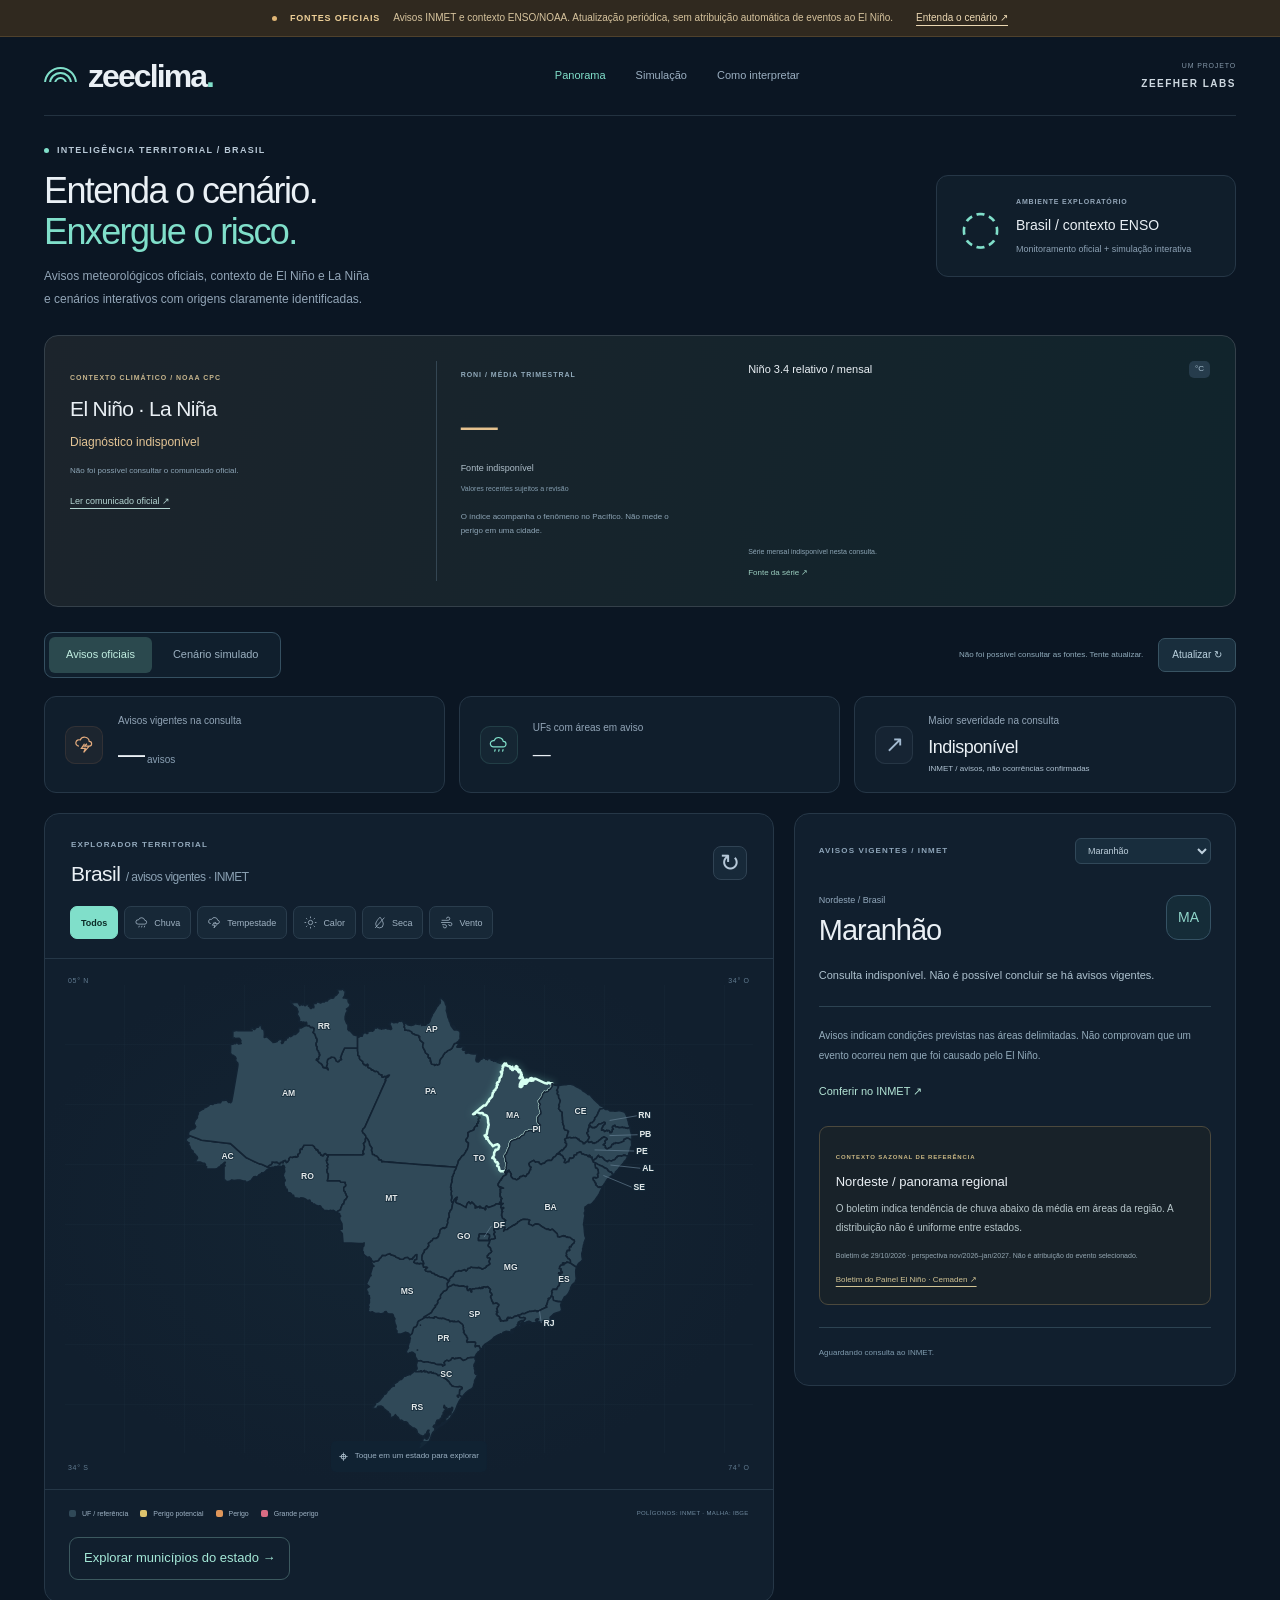
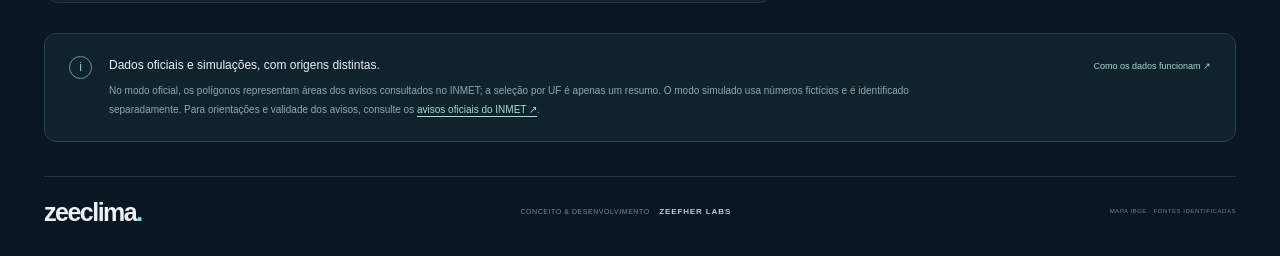
==== zeeclima/index.html @ 3cceb696 "Adiciona Zeeclima ao portfólio com mapas municipais e previsão INMET Inclui frontend responsivo, API" ====
<!doctype html>
<html lang="pt-BR">
<head><base href="/zeeclima/"><meta charset="utf-8"><meta name="viewport" content="width=device-width,initial-scale=1"><meta name="theme-color" content="#0B1623"><meta name="description" content="Zeeclima, demonstração interativa da Zeefher Labs: mapa do Brasil e cenários meteorológicos fictícios. Consulta avisos oficiais e acompanha o contexto ENSO; simulações identificadas separadamente."><title>Zeeclima — Panorama climático demonstrativo</title><link rel="icon" href="favicon.svg" type="image/svg+xml"><link rel="stylesheet" href="style.css"><link rel="stylesheet" href="official.css"><script src="mapa.js" defer></script><script src="app.js" defer></script><script src="official.js" defer></script><script src="municipios.js" defer></script><link rel="stylesheet" href="municipios.css"></head>
<body data-mode="official">
<a class="skip" href="#painel">Pular para a análise</a>
<svg class="sprite" aria-hidden="true"><symbol id="arrow" viewBox="0 0 24 24"><path d="m8 5 7 7-7 7"/></symbol><symbol id="rain" viewBox="0 0 24 24"><path d="M6 15a4 4 0 1 1 .5-7.9A6 6 0 0 1 18 8a3.5 3.5 0 0 1 0 7H6Zm2 3-1 3m6-3-1 3m6-3-1 3"/></symbol><symbol id="storm" viewBox="0 0 24 24"><path d="M5 14a4 4 0 1 1 1.6-7.7A6 6 0 0 1 18 8a3 3 0 0 1 0 6m-6-3-4 6h5l-2 5 7-8h-6l3-3"/></symbol><symbol id="sun" viewBox="0 0 24 24"><circle cx="12" cy="12" r="4"/><path d="M12 1v3m0 16v3M1 12h3m16 0h3M4 4l2 2m12 12 2 2M4 20l2-2M18 6l2-2"/></symbol><symbol id="dry" viewBox="0 0 24 24"><path d="M13 2S5 10 5 15a7 7 0 0 0 14 0c0-5-6-13-6-13ZM4 22 21 3"/></symbol><symbol id="wind" viewBox="0 0 24 24"><path d="M3 8h12a3 3 0 1 0-3-3M2 12h17a3 3 0 1 1-3 3M4 16h5a3 3 0 1 1-3 3"/></symbol></svg>
<div class="simulation-bar"><span class="sim-dot"></span><strong id="mode-label">FONTES OFICIAIS</strong><span id="mode-description">Consulta periódica ao INMET e à NOAA. Eventos locais não são automaticamente atribuídos ao El Niño.</span><button id="about-top" type="button">Entenda o cenário <span aria-hidden="true">↗</span></button></div>
<header class="header wrap"><a class="brand" href="#inicio" aria-label="Zeeclima, início"><span class="brand-symbol" aria-hidden="true"><i></i><i></i><i></i></span><span>zeeclima<span class="brand-dot">.</span></span></a><nav aria-label="Principal"><a class="nav-active" href="#painel">Panorama</a><a href="#eventos">Simulação</a><button id="about-nav" type="button">Como interpretar</button></nav><span class="project-credit">UM PROJETO <strong>ZEEFHER LABS</strong></span></header>
<main class="wrap" id="inicio">
  <section class="intro"><div><p class="eyebrow"><span></span> INTELIGÊNCIA TERRITORIAL / BRASIL</p><h1>Entenda o cenário.<br><span>Enxergue o risco.</span></h1><p class="intro-copy">Avisos meteorológicos oficiais, contexto de El Niño e La Niña<br class="desktop-br"> e cenários interativos com origens claramente identificadas.</p></div><div class="scenario-card"><span class="scenario-symbol" aria-hidden="true">◌</span><div><span class="eyebrow">AMBIENTE EXPLORATÓRIO</span><strong>Brasil / contexto ENSO</strong><p>Monitoramento oficial + simulação interativa</p></div></div></section>
  <section class="enso-panel" aria-labelledby="enso-title"><div class="enso-overview"><p class="eyebrow">CONTEXTO CLIMÁTICO / NOAA CPC</p><h2 id="enso-title">El Niño · La Niña</h2><strong id="enso-status">Consultando fonte oficial…</strong><p id="enso-advisory-date">Diagnóstico oceano-atmosfera</p><a href="https://www.cpc.ncep.noaa.gov/products/analysis_monitoring/enso_advisory/ensodisc.shtml" target="_blank" rel="noopener noreferrer">Ler comunicado oficial ↗</a></div><div class="enso-index"><span class="eyebrow">RONI / MÉDIA TRIMESTRAL</span><strong id="roni-value">—</strong><p id="roni-period">Consultando NOAA</p><span>Valores recentes sujeitos a revisão</span><p class="enso-attribution">O índice acompanha o fenômeno no Pacífico. Não mede o perigo em uma cidade.</p></div><div class="enso-trend"><div class="list-heading"><h3>Niño 3.4 relativo / mensal</h3><span>°C</span></div><svg id="enso-chart" viewBox="0 0 420 145" role="img" aria-label="Série mensal oficial aguardando dados"></svg><p id="enso-series-period">Aguardando série oficial</p><a href="https://www.cpc.ncep.noaa.gov/data/indices/rel_mthsst9120.txt" target="_blank" rel="noopener noreferrer">Fonte da série ↗</a></div></section>
  <div class="monitor-toolbar"><div class="mode-switch" role="group" aria-label="Origem dos dados do mapa"><button id="mode-official" aria-pressed="true">Avisos oficiais</button><button id="mode-simulation" aria-pressed="false">Cenário simulado</button></div><div class="refresh-block"><span id="source-status" role="status">Consultando fontes…</span><button id="refresh-sources" type="button">Atualizar ↻</button></div></div>
    <section class="summary" aria-label="Resumo do cenário filtrado"><article><span class="metric-icon"><svg aria-hidden="true"><use href="#storm"/></svg></span><div><p>UFs em intensidade elevada</p><strong id="stat-high">—</strong><span class="metric-suffix"> de 27</span></div><span class="stat-tag">NO CENÁRIO</span></article><article><span class="metric-icon teal"><svg aria-hidden="true"><use href="#rain"/></svg></span><div><p>Tipo de evento em destaque</p><strong class="text-metric" id="stat-event">—</strong></div></article><article><span class="metric-icon muted">↗</span><div><p>Maior intensidade ilustrativa</p><strong id="stat-peak">—</strong><span class="metric-suffix"> / 100</span><span class="peak-location" id="stat-location"></span></div></article></section>
  <section class="workspace" id="painel" aria-label="Explorador de cenários meteorológicos">
    <div class="map-card"><div class="panel-heading"><div><p class="eyebrow">EXPLORADOR TERRITORIAL</p><h2>Brasil <span>/ intensidade por UF</span></h2></div><button class="icon-button" id="reset" type="button" aria-label="Restaurar filtros e selecionar Maranhão" title="Restaurar cenário">↻</button></div>
      <div class="event-filters" role="group" aria-label="Filtrar por evento"><button data-event="all" aria-pressed="true">Todos</button><button data-event="rain" aria-pressed="false"><svg aria-hidden="true"><use href="#rain"/></svg>Chuva</button><button data-event="storm" aria-pressed="false"><svg aria-hidden="true"><use href="#storm"/></svg>Tempestade</button><button data-event="heat" aria-pressed="false"><svg aria-hidden="true"><use href="#sun"/></svg>Calor</button><button data-event="dry" aria-pressed="false"><svg aria-hidden="true"><use href="#dry"/></svg>Seca</button><button data-event="wind" aria-pressed="false"><svg aria-hidden="true"><use href="#wind"/></svg>Vento</button></div>
      <div class="map-stage"><div class="map-coordinate coord-top">05° N <span>34° O</span></div><div class="map-grid" aria-hidden="true"></div><svg id="brazil-map" viewBox="0 0 600 600" aria-labelledby="map-title map-desc"><title id="map-title">Mapa interativo de intensidade simulada por estado</title><desc id="map-desc">Selecione um estado ou use o seletor de estados. As cores e os índices são fictícios e não representam avisos oficiais.</desc><g id="states"></g><g id="official-polygons" pointer-events="none"></g><g id="state-labels" aria-hidden="true"></g></svg><div class="map-coordinate coord-bottom">34° S <span>74° O</span></div><div class="map-hint"><span aria-hidden="true">⌖</span> Toque em um estado para explorar</div><div id="map-tooltip" class="map-tooltip" hidden></div></div>
      <div class="map-bottom"><div class="legend" id="map-legend" aria-label="Legenda de intensidade ilustrativa"><span><i class="low"></i>Baixa</span><span><i class="moderate"></i>Moderada</span><span><i class="high"></i>Alta</span><span><i class="extreme"></i>Muito alta</span></div><span class="map-source">MALHA: IBGE · DADOS: SIMULADOS</span></div>
    </div>
    <aside class="official-detail detail-card" id="official-detail" aria-labelledby="official-state-name"><div class="detail-top"><span class="eyebrow">AVISOS VIGENTES / INMET</span><label class="sr-only" for="official-state-select">Estado nos avisos oficiais</label><select id="official-state-select" aria-label="Estado nos avisos oficiais"></select></div><div class="state-heading"><div><span id="official-region"></span><h2 id="official-state-name">Maranhão</h2></div><span class="uf-badge" id="official-uf">MA</span></div><p class="official-state-summary" id="official-state-summary">Consultando fonte…</p><div id="official-alert-list"></div><p class="official-attribution">Avisos indicam condições previstas nas áreas delimitadas. Não comprovam que um evento ocorreu nem que foi causado pelo El Niño.</p><a class="official-link" href="https://avisos.inmet.gov.br/" target="_blank" rel="noopener noreferrer">Conferir no INMET ↗</a><div class="regional-context"><span class="eyebrow">CONTEXTO SAZONAL DE REFERÊNCIA</span><h3 id="regional-title"></h3><p id="regional-text"></p><span id="regional-period"></span><a href="https://www.gov.br/cemaden/pt-br/assuntos/monitoramento/el-nino/boletim-do-painel-el-nino-ndeg-05-outubro-de-2026-potenciais-impactos-e-orientacoes" target="_blank" rel="noopener noreferrer">Boletim do Painel El Niño · Cemaden ↗</a></div><div class="source-footer" id="inmet-source-footer"></div></aside>
    <aside class="detail-card simulation-detail" aria-labelledby="state-name"><div class="detail-top"><p class="eyebrow">ANÁLISE DO ESTADO</p><label class="sr-only" for="state-select">Explorar estado</label><select id="state-select" aria-label="Explorar estado"></select></div><div class="state-heading"><div><span id="state-region">—</span><h2 id="state-name">Maranhão</h2></div><span class="uf-badge" id="state-uf">MA</span></div><div class="state-level"><span id="level-name">—</span><span id="state-score">—</span></div><div class="risk-scale" aria-hidden="true"><span id="risk-fill"></span></div><p class="risk-caption">Índice ilustrativo de intensidade · escala de 0 a 100</p>
      <div class="chart-heading"><div><p class="eyebrow">PROBABILIDADE DE OCORRÊNCIA</p><h3 id="chart-event">Chuva intensa</h3></div><div class="probability"><strong id="probability">—</strong><span>PICO ILUSTRATIVO</span></div></div>
      <div class="horizon-control" role="group" aria-label="Janela do cenário"><button data-horizon="24" aria-pressed="true">24 horas</button><button data-horizon="48" aria-pressed="false">48 horas</button><button data-horizon="72" aria-pressed="false">72 horas</button></div>
      <div class="chart-wrap"><svg id="probability-chart" viewBox="0 0 400 190" role="img" aria-label="Gráfico de probabilidades fictícias"></svg></div><p class="chart-note">Percentuais fictícios de ocorrência do evento.<br>Não representam probabilidade de danos.</p><details class="chart-values"><summary>Ver valores do gráfico <span aria-hidden="true">+</span></summary><ol id="chart-values"></ol></details>
      <div class="state-events"><div class="list-heading"><h3>Eventos neste cenário</h3><span id="event-count">—</span></div><div id="state-event-list"></div></div>
    </aside>
  </section>
  <section class="events-section simulation-events" id="eventos"><div class="section-heading"><div><p class="eyebrow">LEITURA DO CENÁRIO</p><h2>Onde a intensidade se destaca.</h2></div><p>Selecione uma ocorrência para explorar o estado no mapa.</p></div><div class="event-cards" id="event-cards"></div><p class="empty-message" id="empty-events" hidden>Nenhuma UF na faixa alta com os filtros selecionados.</p></section>
  <section class="explanation"><div class="explanation-icon" aria-hidden="true">i</div><div><h2>Dados oficiais e simulações, com origens distintas.</h2><p>No modo oficial, os polígonos representam áreas dos avisos consultados no INMET; a seleção por UF é apenas um resumo. O modo simulado usa números fictícios e é identificado separadamente. Para orientações e validade dos avisos, consulte os <a href="https://avisos.inmet.gov.br/" target="_blank" rel="noopener noreferrer">avisos oficiais do INMET ↗</a>.</p></div><button id="about-bottom" type="button">Como os dados funcionam <span aria-hidden="true">↗</span></button></section>
</main>
<footer class="footer wrap"><a class="brand footer-brand" href="#inicio" aria-label="Zeeclima, voltar ao início"><span>zeeclima<span class="brand-dot">.</span></span></a><p>CONCEITO & DESENVOLVIMENTO <strong>ZEEFHER LABS</strong></p><span>MAPA IBGE · FONTES IDENTIFICADAS</span></footer>
<p id="status" class="sr-only" role="status" aria-live="polite"></p>
<dialog id="about-dialog" aria-labelledby="about-title"><div class="dialog-heading"><p class="eyebrow">SOBRE A DEMONSTRAÇÃO</p><button type="button" id="close-about" aria-label="Fechar explicação">×</button></div><h2 id="about-title">Como ler o Zeeclima.</h2><p>Este projeto da Zeefher Labs reúne um modo de consulta a fontes oficiais e um modo de simulação. A fonte e a data de consulta são exibidas; indisponibilidade não significa ausência de avisos.</p><h3>Modo oficial e contexto ENSO</h3><p>Os avisos do INMET são consultados com cache de 10 minutos e filtrados pela validade informada. Os polígonos indicam a área do aviso; o resumo por UF não significa que todo o estado está afetado. A classificação de severidade é a publicada na fonte, sem conversão para porcentagem. O diagnóstico ENSO e os índices oceânicos são consultados na NOAA com cache de 6 horas, respeitando sua frequência de publicação semanal/mensal. Não há atribuição automática de eventos ao El Niño.</p><h3>Mapa e cores no modo simulado</h3><p>A malha simplificada dos 27 estados vem do IBGE. Cada UF recebe uma intensidade fictícia: baixa (0–34), moderada (35–54), alta (55–74) ou muito alta (75–100). A cor não significa que toda a área esteja sob um evento real.</p><h3>Intensidade e probabilidade</h3><p>O índice de intensidade e a probabilidade de ocorrência são medidas distintas, ambas inventadas para a demonstração. O gráfico mostra percentuais ilustrativos do evento escolhido. Não há modelo meteorológico próprio nem cálculo de probabilidade de danos. No modo oficial, percentuais fictícios ficam ocultos.</p><h3>Filtros e períodos</h3><p>Os controles alternam cenários predefinidos de 24, 48 e 72 horas. Em “Todos”, o mapa considera o evento de maior intensidade por UF, e o painel detalha esse evento. A lista inferior mostra até cinco UFs nas faixas alta ou muito alta.</p><div class="source-links"><a href="https://servicodados.ibge.gov.br/api/docs/malhas?versao=3" target="_blank" rel="noopener noreferrer">Malha geográfica · IBGE ↗</a><a href="https://avisos.inmet.gov.br/" target="_blank" rel="noopener noreferrer">Avisos oficiais · INMET ↗</a></div></dialog>
</body></html>
---- zeeclima/style.css ----
:root{--bg:#0b1623;--panel:#111f2e;--panel-soft:#152535;--border:#263747;--text:#eaf0f5;--muted:#92a5b7;--teal:#80dfca;--low:#477c78;--moderate:#bfa567;--high:#d18a60;--extreme:#ce647d;--sans:'Segoe UI',Arial,sans-serif}*{box-sizing:border-box}html{scroll-behavior:smooth;scroll-padding-top:30px}body{margin:0;background:var(--bg);color:var(--text);font:14px/1.6 var(--sans);-webkit-font-smoothing:antialiased}a{color:inherit;text-decoration:none}button,input,select{font:inherit}button{cursor:pointer;color:inherit}a,button{touch-action:manipulation}h1,h2,h3,p{margin:0}h1,h2,h3{line-height:1.2}svg{height:22px;width:22px;stroke:currentColor;fill:none;stroke-width:1.5;flex-shrink:0}button{border:0}::selection{background:#80dfca;color:var(--bg)}[hidden]{display:none!important}:focus-visible{outline:3px solid #80dfca;outline-offset:5px}.wrap{width:min(1390px,calc(100% - 88px));margin-inline:auto}.sr-only{position:absolute;width:1px;height:1px;overflow:hidden;clip-path:inset(50%);white-space:nowrap}.sprite{position:absolute;width:0;height:0;overflow:hidden}.skip{position:fixed;left:12px;top:12px;background:var(--teal);color:var(--bg);padding:12px 20px;z-index:100;transform:translateY(-200%)}.skip:focus{transform:none}.eyebrow{font-size:9px;letter-spacing:.14em;font-weight:650;line-height:1.6}
.simulation-bar{padding:10px 30px;display:flex;justify-content:center;align-items:center;gap:13px;flex-wrap:wrap;background:#30291f;border-bottom:1px solid #4f412c;font-size:10px;color:#d7c49e;line-height:1.6}.simulation-bar strong{font-size:9px;letter-spacing:.09em;color:#edcf98}.sim-dot{height:5px;width:5px;border-radius:50%;background:#dfb575}.simulation-bar button{background:none;padding:0;font-size:10px;color:#ecd8b3;margin-left:10px;text-decoration:underline;text-underline-offset:4px}.header{display:flex;justify-content:space-between;align-items:center;height:97px;border-bottom:1px solid #233240}.brand{display:flex;align-items:center;gap:10px;font-size:32px;font-weight:600;letter-spacing:-.06em;line-height:1}.brand-dot{color:var(--teal)}.brand-symbol{position:relative;display:block;width:34px;height:29px;overflow:hidden}.brand-symbol i{position:absolute;width:33px;height:33px;border:2px solid var(--teal);border-radius:50%;top:5px;left:0}.brand-symbol i:nth-child(2){width:23px;height:23px;left:5px;top:10px}.brand-symbol i:nth-child(3){width:13px;height:13px;left:10px;top:15px}.brand-symbol:after{content:'';position:absolute;bottom:0;left:0;right:0;height:9px;background:var(--bg)}.header nav{display:flex;gap:30px;align-items:center;font-size:11px;color:#9bafc1}.header nav a,.header nav button{padding:9px 0}.header nav button{background:none;font-size:11px;color:#9bafc1}.header nav a:hover,.header nav button:hover{color:var(--teal)}.header nav .nav-active{color:var(--teal)}.project-credit{font-size:7px;letter-spacing:.12em;color:#8497a8;display:flex;flex-direction:column;text-align:right;gap:4px}.project-credit strong{font-size:10px;color:#ced8e0;letter-spacing:.15em}
.intro{display:flex;align-items:center;justify-content:space-between;padding:43px 0 33px;gap:30px}.intro .eyebrow{color:#b8c8d6;display:flex;align-items:center;gap:8px}.intro .eyebrow>span{width:5px;height:5px;border-radius:50%;background:var(--teal)}h1{font-size:42px;font-weight:450;letter-spacing:-.045em;line-height:1.14;margin:17px 0}.intro h1>span{color:var(--teal)}.intro-copy{font-size:12px;color:var(--muted);line-height:1.85}.scenario-card{display:flex;align-items:center;gap:15px;border:1px solid var(--border);padding:20px 23px;border-radius:12px;background:#101e2b;min-width:300px}.scenario-symbol{font-size:47px;line-height:1;color:var(--teal);font-weight:300}.scenario-card .eyebrow{font-size:7px;letter-spacing:.12em;color:#93a6b8}.scenario-card strong{font-size:14px;font-weight:500;display:block;margin:6px 0}.scenario-card p{font-size:9px;color:#8da2b5}
.summary{display:grid;grid-template-columns:1.05fr 1fr 1fr;gap:14px;margin-bottom:25px}.summary article{display:flex;align-items:center;gap:15px;min-height:104px;border:1px solid var(--border);border-radius:12px;padding:20px;position:relative;background:#101e2c}.metric-icon{width:38px;height:38px;background:#d18a6010;border:1px solid #d18a6020;border-radius:10px;display:flex;align-items:center;justify-content:center;color:#e5ac7e;font-size:23px}.metric-icon svg{width:19px;height:19px}.metric-icon.teal{background:#80dfca0b;border-color:#80dfca20;color:var(--teal)}.metric-icon.muted{color:#a3bad0;background:#97afc20b;border-color:#97afc220}.summary article p{font-size:10px;color:var(--muted);margin-bottom:4px}.summary article strong{font-size:27px;font-weight:500;letter-spacing:-.03em}.summary article strong.text-metric{font-size:20px}.metric-suffix{font-size:10px;color:#8aa0b4}.stat-tag{position:absolute;top:16px;right:16px;font-size:6px;color:#728ca2;letter-spacing:.08em}.peak-location{display:block;font-size:8px;color:#b0c3d3;margin-top:1px}
.workspace{display:grid;grid-template-columns:minmax(0,1.65fr) minmax(330px,1fr);gap:20px;align-items:start;scroll-margin-top:24px}.map-card,.detail-card{background:var(--panel);border:1px solid var(--border);border-radius:15px;min-width:0}.panel-heading{padding:25px 26px 20px;display:flex;align-items:center;justify-content:space-between;gap:20px}.panel-heading .eyebrow{color:#94aabd;font-size:8px;margin-bottom:9px}.panel-heading h2{font-size:21px;font-weight:500;letter-spacing:-.025em}.panel-heading h2 span{font-size:12px;color:#8ba1b3;font-weight:400}.icon-button{height:34px;width:34px;border:1px solid #304354;background:#172939;border-radius:8px;font-size:24px;color:#b6c8d8;line-height:1}.icon-button:hover{background:#223a4e}.event-filters{display:flex;align-items:center;gap:6px;padding:0 25px 19px;flex-wrap:wrap;border-bottom:1px solid #253747}.event-filters button{display:flex;align-items:center;gap:6px;background:#172837;border:1px solid #2a3d4d;border-radius:7px;color:#9fb2c2;font-size:9px;padding:8px 10px;min-height:33px}.event-filters svg{height:13px;width:13px}.event-filters button:hover{border-color:#81cbbc;color:#dbf4ed}.event-filters button[aria-pressed=true]{color:#0b2c28;background:var(--teal);border-color:var(--teal);font-weight:650}
.map-stage{height:530px;position:relative;overflow:hidden;background:radial-gradient(ellipse at 48% 48%,#1b344147,transparent 70%)}.map-grid{position:absolute;inset:26px 20px 36px;background:linear-gradient(90deg,transparent calc(100% - 1px),#52718a0b 1px),linear-gradient(transparent calc(100% - 1px),#52718a0b 1px);background-size:60px 60px;pointer-events:none}.map-coordinate{position:absolute;font-size:7px;letter-spacing:.1em;color:#617b90;left:23px;right:23px;display:flex;justify-content:space-between;pointer-events:none}.coord-top{top:16px}.coord-bottom{bottom:16px}.map-stage>svg{display:block;width:100%;height:100%;stroke:none;position:relative;z-index:1;padding:2px 13px 12px}.map-state{stroke:#132333;stroke-width:1.6;stroke-linejoin:round;cursor:pointer;transition:fill .22s,filter .15s;vector-effect:non-scaling-stroke}.map-state:hover{stroke:#b7e5df;stroke-width:2;filter:brightness(1.12)}.map-state[aria-pressed=true]{stroke:#eafdf9;stroke-width:2.5;filter:drop-shadow(0 0 5px #84e2ce55)}.map-state:focus-visible{stroke:#fff;stroke-width:3;outline:none;stroke-dasharray:4 2}.state-label{font-size:10px;fill:#e2e8e9;stroke:#152b3a;stroke-width:1.7;paint-order:stroke;pointer-events:none;text-anchor:middle;font-weight:600}.label-connector{stroke:#6d889c;stroke-width:.7;fill:none;pointer-events:none}.map-hint{position:absolute;bottom:17px;left:50%;transform:translateX(-50%);z-index:2;font-size:8px;white-space:nowrap;color:#9ab0c2;display:flex;gap:7px;align-items:center}.map-hint span{font-size:16px;color:#c0d3e0}.map-bottom{border-top:1px solid #253747;padding:18px 24px;display:flex;align-items:center;justify-content:space-between;gap:15px;flex-wrap:wrap}.legend{display:flex;flex-wrap:wrap;gap:15px}.legend span{display:flex;align-items:center;gap:6px;font-size:8px;color:#9fb3c5}.legend i{height:7px;width:7px;border-radius:2px;display:block}.low{background:var(--low)}.moderate{background:var(--moderate)}.high{background:var(--high)}.extreme{background:var(--extreme)}.map-source{font-size:6px;letter-spacing:.06em;color:#718ba0}.map-tooltip{position:absolute;top:17px;left:50%;transform:translateX(-50%);z-index:3;font-size:10px;color:#d8e8ee;border:1px solid #456174;border-radius:7px;padding:7px 12px;background:#0b1a29ee;pointer-events:none;white-space:nowrap}
.detail-card{padding:24px}.detail-top{display:flex;align-items:center;justify-content:space-between;gap:12px}.detail-top .eyebrow{font-size:8px;color:#8ea5b9}.detail-top select{max-width:150px;font-size:9px;border:1px solid #314859;background:#182d3d;color:#bed0dd;border-radius:6px;padding:6px 22px 6px 8px;min-width:0}.detail-top option{background:#152635;color:#eaf0f5}.state-heading{display:flex;align-items:center;justify-content:space-between;margin:22px 0 18px;gap:15px}.state-heading span:not(.uf-badge){font-size:9px;color:#93a9bd}.state-heading h2{font-size:29px;font-weight:500;letter-spacing:-.035em;margin-top:3px;overflow-wrap:anywhere}.uf-badge{height:45px;width:45px;border:1px solid #355264;border-radius:12px;display:flex;justify-content:center;align-items:center;font-size:14px;color:#91d7cb;background:#152c38;flex-shrink:0}.state-level{display:flex;align-items:center;justify-content:space-between;font-size:11px;color:#e69a79;font-weight:500}.state-level>span:last-child{font-size:12px}.risk-scale{background:linear-gradient(90deg,var(--low) 0 34%,var(--moderate) 34% 54%,var(--high) 54% 74%,var(--extreme) 74% 100%);height:5px;border-radius:4px;margin-top:11px;position:relative;opacity:.9}.risk-scale>span{position:absolute;width:3px;height:13px;border:1px solid #fff;background:#fff;top:-4px;border-radius:2px;left:50%;box-shadow:0 0 0 2px #142536}.risk-caption{font-size:8px;color:#7c97ad;margin-top:10px}.chart-heading{display:flex;justify-content:space-between;gap:20px;align-items:center;padding-top:24px;margin-top:22px;border-top:1px solid var(--border)}.chart-heading .eyebrow{font-size:7px;color:#8ca5b9;letter-spacing:.09em}.chart-heading h3{font-size:17px;font-weight:500;letter-spacing:-.02em;margin-top:7px}.probability{display:flex;flex-direction:column;align-items:end;gap:4px}.probability strong{font-size:30px;line-height:1;font-weight:450;color:var(--teal);letter-spacing:-.04em}.probability span{font-size:6px;color:#7d9baf;letter-spacing:.06em;white-space:nowrap}.horizon-control{display:flex;gap:5px;background:#0d1b29;border:1px solid #243a4b;padding:4px;border-radius:8px;margin-top:19px}.horizon-control button{flex:1;background:none;color:#8ea8bc;border-radius:5px;font-size:9px;padding:6px 3px;min-height:29px}.horizon-control button[aria-pressed=true]{background:#263f50;color:#d6ede8}.chart-wrap{margin-top:17px}.chart-wrap svg{width:100%;height:auto;stroke:none;overflow:visible;display:block}.chart-grid{stroke:#2c4152;stroke-width:.8;stroke-dasharray:3 4}.chart-axis{font-family:var(--sans);font-size:9px;fill:#7c9aaf}.chart-line{fill:none;stroke:var(--teal);stroke-width:2.5;stroke-linecap:round;stroke-linejoin:round}.chart-point{fill:#d4f6eb;stroke:#133c3c;stroke-width:2}.chart-note{font-size:8px;color:#869fb2;line-height:1.7;margin-top:2px}.chart-values{margin-top:9px}.chart-values summary{cursor:pointer;list-style:none;font-size:8px;color:#afc7d7;display:flex;justify-content:space-between}.chart-values summary::-webkit-details-marker{display:none}.chart-values ol{padding:10px 0 0;margin:0;list-style:none;display:grid;grid-template-columns:1fr 1fr;gap:5px;font-size:9px;color:#a8c0d0}.state-events{border-top:1px solid var(--border);margin-top:22px;padding-top:17px}.list-heading{display:flex;align-items:center;justify-content:space-between;margin-bottom:12px}.list-heading h3{font-size:11px;font-weight:500}.list-heading>span{font-size:8px;background:#263c4c;color:#a8c1d1;border-radius:5px;padding:2px 6px}.state-event-row{display:flex;align-items:center;justify-content:space-between;gap:15px;padding:8px 0;border-top:1px solid #223746;font-size:10px}.state-event-row:first-child{border-top:0}.state-event-row>span:first-child{display:flex;align-items:center;gap:8px;color:#a9bfce}.state-event-row svg{height:15px;width:15px;color:#7ea899}.state-event-row>span:last-child{font-size:9px;display:flex;align-items:center;gap:6px}.severity-dot{width:5px;height:5px;border-radius:50%;display:inline-block}
.events-section{padding:36px 0 30px;scroll-margin-top:20px}.section-heading{display:flex;align-items:end;justify-content:space-between;gap:25px;margin-bottom:20px}.section-heading .eyebrow{font-size:8px;color:#829cb0;margin-bottom:8px}.section-heading h2{font-size:22px;font-weight:450;letter-spacing:-.025em}.section-heading>p{font-size:10px;max-width:250px;line-height:1.7;color:#829db1}.event-cards{display:grid;grid-template-columns:repeat(5,1fr);gap:12px}.event-card{display:block;text-align:left;padding:18px 16px;background:var(--panel);border:1px solid var(--border);border-radius:11px;transition:background .15s,border-color .15s;min-width:0}.event-card:hover{background:#172c3c;border-color:#6fa89d}.event-card[aria-pressed=true]{border-color:#76bdaf}.event-card-top{display:flex;align-items:center;justify-content:space-between;margin-bottom:20px}.event-card-top svg{height:20px;width:20px;color:#c9b997}.event-severity{font-size:6px;letter-spacing:.05em;padding:4px 6px;border-radius:4px;border:1px solid #be778c45;color:#e0a2b2;background:#ce647d0c}.event-card h3{font-size:13px;font-weight:500;letter-spacing:-.02em;margin-bottom:6px}.event-card .event-type{font-size:9px;color:#92aebf;display:block;min-height:15px}.event-card-bottom{display:flex;justify-content:space-between;align-items:center;margin-top:17px;color:#768ea2;font-size:7px}.event-card-bottom strong{font-size:12px;color:#b9d1de;font-weight:500}.event-card-bottom svg{height:13px;width:13px;color:#7cbbaa}.empty-message{padding:30px;border:1px solid var(--border);border-radius:10px;color:#9db5c6;font-size:12px}.explanation{display:flex;align-items:start;gap:17px;padding:22px 24px;background:#10232d;border:1px solid #29434c;border-radius:12px;margin:5px 0 34px}.explanation-icon{border:1px solid #639e98;width:23px;height:23px;display:flex;align-items:center;justify-content:center;border-radius:50%;font-size:12px;color:#8cd1c2;flex-shrink:0}.explanation h2{font-size:12px;font-weight:500;margin:2px 0 8px}.explanation p{font-size:10px;line-height:1.9;color:#8ca9b7;max-width:860px}.explanation a{color:#a4daca;text-decoration:underline;text-underline-offset:3px}.explanation>button{font-size:9px;white-space:nowrap;margin-left:auto;background:none;color:#a3d7cb;padding:3px 0}.footer{border-top:1px solid #263746;display:flex;justify-content:space-between;align-items:center;gap:25px;padding:23px 0 30px}.footer-brand{font-size:25px}.footer p{font-size:7px;letter-spacing:.08em;color:#728b9f}.footer p strong{font-size:8px;font-weight:550;letter-spacing:.11em;color:#b9c8d2;margin-left:7px}.footer>span{font-size:6px;color:#6b8296;letter-spacing:.09em}
dialog{width:min(640px,calc(100% - 30px));max-height:88dvh;overflow:auto;background:#132535;color:#d9e7ef;border:1px solid #3c596d;border-radius:15px;padding:30px;box-shadow:0 20px 100px #0008}dialog::backdrop{background:#030d18bd;backdrop-filter:blur(5px)}.dialog-heading{display:flex;align-items:center;justify-content:space-between;gap:15px;margin-bottom:15px}.dialog-heading .eyebrow{color:#9ab1c3;font-size:8px}.dialog-heading button{width:34px;height:34px;background:#213e50;color:#cedee7;border-radius:50%;font-size:22px;line-height:1}dialog h2{font-size:29px;font-weight:450;letter-spacing:-.04em;margin-bottom:20px}dialog h3{font-size:14px;font-weight:550;margin:22px 0 8px}dialog p{font-size:12px;color:#a3bacb;line-height:1.9}.source-links{display:flex;gap:20px;flex-wrap:wrap;margin-top:26px;border-top:1px solid #324a5b;padding-top:20px;font-size:10px;color:#94d7c7}.source-links a{text-decoration:underline;text-underline-offset:4px}
@media(min-width:1550px){.map-stage{height:580px}.detail-card{padding:28px}.chart-wrap{margin-top:22px}.state-event-row{padding:10px 0}.intro{padding-top:48px;padding-bottom:39px}.intro h1{font-size:47px}}
@media(max-width:1100px){.wrap{width:calc(100% - 48px)}.workspace{grid-template-columns:minmax(0,1.45fr) minmax(310px,1fr);gap:15px}.map-stage{height:500px}.event-filters{padding-inline:18px;gap:5px}.event-filters button{font-size:8px;padding:7px 8px}.panel-heading{padding-inline:20px}.detail-card{padding:20px}.detail-top select{max-width:127px;font-size:8px}.detail-top .eyebrow{font-size:7px}.state-heading h2{font-size:27px}.summary article{gap:12px;padding:17px}.summary article p{font-size:9px}.stat-tag{display:none}.event-cards{gap:9px}.event-card{padding:16px 12px}.event-card h3{font-size:12px}.explanation{flex-wrap:wrap}.explanation>div:not(.explanation-icon){flex:1}.explanation>button{margin-left:40px}.scenario-card{min-width:270px}.map-source{font-size:5px}.legend{gap:11px}.map-bottom{padding-inline:18px}.project-credit strong{font-size:9px}.header nav{gap:22px}}
@media(max-width:850px){.workspace{grid-template-columns:1fr 1fr}.map-card{grid-column:1/-1}.map-stage{height:540px}.detail-card{grid-column:1/-1;display:grid;grid-template-columns:1fr 1fr;column-gap:30px;align-items:start}.detail-top{grid-column:1/-1}.state-heading{grid-column:1;grid-row:2;margin-top:21px}.state-level{grid-column:1;grid-row:3}.risk-scale{grid-column:1;grid-row:4}.risk-caption{grid-column:1;grid-row:5}.chart-heading{grid-column:2;grid-row:2;padding:0;margin:22px 0 0;border:0}.horizon-control{grid-column:2;grid-row:3/5;margin-top:0}.chart-wrap{grid-column:2;grid-row:5/8;margin-top:15px}.chart-note{grid-column:2;grid-row:8}.chart-values{grid-column:2;grid-row:9}.state-events{grid-column:1;grid-row:6/10}.scenario-card{min-width:230px;padding:17px}.scenario-symbol{font-size:38px}.scenario-card strong{font-size:12px}.intro h1{font-size:37px}.intro-copy{font-size:11px}.header nav{font-size:10px;gap:18px}.header nav button{font-size:10px}.summary{gap:10px}.summary article{padding:15px;gap:10px}.metric-icon{width:31px;height:31px}.summary article strong.text-metric{font-size:17px}.summary article strong{font-size:24px}.event-cards{grid-template-columns:repeat(3,1fr)}.explanation h2{font-size:12px}.project-credit{display:none}}
@media(max-width:600px){.wrap{width:calc(100% - 32px)}.simulation-bar{padding:9px 16px;justify-content:start;gap:6px 9px;font-size:9px}.simulation-bar strong{font-size:8px}.simulation-bar>span:not(.sim-dot){flex-basis:100%;padding-left:14px;line-height:1.6}.simulation-bar>button{margin-left:14px;font-size:8px}.header{height:80px;gap:18px}.brand{font-size:29px}.brand-symbol{transform:scale(.85);transform-origin:left center;width:29px}.header nav{gap:14px;font-size:9px}.header nav a:nth-child(2){display:none}.header nav button{font-size:9px}.intro{display:block;padding:29px 0 24px}.intro h1{font-size:37px;line-height:1.13;margin:16px 0}.intro .eyebrow{font-size:8px;letter-spacing:.09em}.intro-copy{font-size:12px;line-height:1.9}.desktop-br{display:none}.scenario-card{margin-top:22px;padding:14px 16px;gap:13px;min-width:0}.scenario-card .eyebrow{font-size:6px}.scenario-card strong{font-size:12px;margin:4px 0}.scenario-card p{font-size:8px}.scenario-symbol{font-size:35px}.summary{grid-template-columns:1fr 1fr;gap:9px;margin-bottom:16px}.summary article{padding:14px 12px;gap:10px;min-height:97px}.summary article:nth-child(2){display:none}.metric-icon{width:30px;height:30px;border-radius:8px}.metric-icon svg{width:16px;height:16px}.summary article p{font-size:8px;line-height:1.5;max-width:115px}.summary article strong{font-size:24px}.metric-suffix{font-size:8px}.peak-location{font-size:7px}.workspace{display:block}.map-card{border-radius:12px}.panel-heading{padding:20px 18px 17px}.panel-heading .eyebrow{font-size:7px;letter-spacing:.1em}.panel-heading h2{font-size:20px}.panel-heading h2 span{font-size:10px}.icon-button{width:31px;height:31px;font-size:22px}.event-filters{padding:0 15px 15px;gap:6px;flex-wrap:nowrap;overflow:auto;scrollbar-width:thin;scrollbar-color:#3d5d6b transparent}.event-filters button{font-size:9px;padding:8px 10px;min-height:35px;flex-shrink:0}.event-filters svg{height:12px;width:12px}.map-stage{height:365px}.map-stage>svg{padding:4px 0 16px}.map-coordinate{font-size:6px;left:17px;right:17px}.coord-top{top:14px}.map-hint{font-size:7px;bottom:12px;gap:5px}.coord-bottom{bottom:12px}.map-hint span{font-size:14px}.map-tooltip{font-size:8px;padding:6px 8px;top:12px}.map-bottom{padding:15px 17px;gap:12px}.legend{gap:13px}.legend span{font-size:8px}.legend i{height:6px;width:6px}.map-source{font-size:6px;width:100%}.detail-card{display:block;margin-top:16px;padding:21px;border-radius:12px}.detail-top .eyebrow{font-size:8px}.detail-top select{font-size:12px;max-width:170px;min-height:37px}.state-heading{margin:20px 0 18px}.state-heading h2{font-size:30px}.state-heading span:not(.uf-badge){font-size:10px}.uf-badge{height:44px;width:44px}.state-level{font-size:12px}.risk-caption{font-size:9px}.chart-heading{border-top:1px solid var(--border);padding-top:23px;margin-top:23px}.chart-heading h3{font-size:19px}.chart-heading .eyebrow{font-size:7px}.probability strong{font-size:33px}.probability span{font-size:6px}.horizon-control{margin-top:19px;padding:5px}.horizon-control button{font-size:11px;min-height:33px}.chart-wrap{margin-top:20px}.chart-note{font-size:9px}.chart-values{margin-top:13px}.chart-values summary{font-size:10px}.chart-values ol{font-size:10px}.state-events{margin-top:23px}.list-heading h3{font-size:12px}.list-heading>span{font-size:9px}.state-event-row{font-size:12px;padding:11px 0}.state-event-row>span:last-child{font-size:10px}.state-event-row svg{height:16px;width:16px}.events-section{padding:30px 0 25px}.section-heading{display:block;margin-bottom:18px}.section-heading h2{font-size:24px;line-height:1.2;max-width:280px}.section-heading>p{font-size:11px;max-width:300px;margin-top:11px;line-height:1.8}.section-heading .eyebrow{font-size:7px}.event-cards{grid-template-columns:1fr 1fr;gap:10px}.event-card{padding:16px 13px}.event-card h3{font-size:13px}.event-card-top{margin-bottom:20px}.event-type{font-size:9px}.event-card-bottom strong{font-size:12px}.event-severity{font-size:6px;padding:3px 5px}.explanation{padding:20px 17px;gap:12px;margin-bottom:25px}.explanation-icon{height:20px;width:20px;font-size:10px}.explanation h2{font-size:12px;line-height:1.5}.explanation p{font-size:10px;line-height:1.95}.explanation>button{font-size:10px;white-space:normal;margin-left:32px}.footer{padding:23px 0;gap:18px;flex-wrap:wrap}.footer-brand{font-size:25px}.footer p{font-size:6px;letter-spacing:.02em;text-align:right}.footer p strong{display:block;margin-top:4px;margin-left:0;font-size:8px}.footer>span{width:100%;font-size:6px;text-align:center}.source-links{font-size:11px}dialog{padding:24px}dialog h2{font-size:28px}dialog p{font-size:12px}}
@media(max-width:360px){.intro h1{font-size:33px}.header nav{gap:11px}.brand{font-size:26px;gap:6px}.header nav button{font-size:8px}.header nav a{font-size:8px}.summary article{gap:8px;padding-inline:10px}.metric-icon{width:25px;height:25px}.summary article p{font-size:7px}.summary article strong{font-size:22px}.map-stage{height:320px}.legend{gap:10px}.legend span{font-size:7px}.panel-heading h2 span{font-size:9px}.detail-card{padding:18px}.detail-top select{font-size:11px;max-width:145px}.detail-top .eyebrow{font-size:7px}.event-cards{gap:8px}.event-card{padding:14px 11px}.event-card h3{font-size:12px}.event-severity{font-size:5px}.event-card-top{gap:7px}.chart-heading .eyebrow{font-size:6px}.probability strong{font-size:29px}}
@media(min-width:851px){.header{height:79px}.intro{padding:27px 0 25px}.intro h1{font-size:36px;margin:13px 0}.summary article{min-height:91px;padding-top:16px;padding-bottom:16px}.summary{margin-bottom:20px}}
@media(prefers-reduced-motion:reduce){html{scroll-behavior:auto}*,*:before,*:after{transition:none!important;animation:none!important}}
---- zeeclima/official.css ----
.enso-panel{display:grid;grid-template-columns:1fr .8fr 1.4fr;gap:25px;border:1px solid #34404a;background:linear-gradient(110deg,#1c242c,#10242c);border-radius:14px;padding:25px;margin-bottom:23px}.enso-overview .eyebrow{font-size:7px;color:#c5b48c}.enso-overview h2{font-size:21px;font-weight:450;letter-spacing:-.03em;margin:12px 0}.enso-overview>strong{display:block;font-size:12px;font-weight:500;color:#e3c495}.enso-overview p{font-size:8px;color:#8da5b6;line-height:1.9;margin:10px 0}.enso-overview>a{font-size:9px;color:#b4d5d2;text-decoration:underline;text-underline-offset:4px}.enso-index{border-left:1px solid #344653;padding-left:24px}.enso-index .eyebrow{font-size:7px;color:#91aabb}.enso-index>strong{display:block;font-size:37px;color:#e5c28f;letter-spacing:-.04em;font-weight:400;margin:13px 0 5px}.enso-index>p{font-size:9px;color:#afbfca;line-height:1.8}.enso-index>span:not(.eyebrow){font-size:7px;color:#849daf;display:block;margin-top:6px}.enso-index .enso-attribution{font-size:8px;margin-top:16px;color:#8da4b5;max-width:210px}.enso-trend{padding-left:15px;min-width:0}.enso-trend .list-heading{margin-bottom:0}.enso-trend h3{font-size:11px;font-weight:450}.enso-trend .list-heading>span{font-size:8px}.enso-trend svg{width:100%;height:auto;stroke:none;display:block;margin-top:9px}.enso-trend>p{font-size:7px;color:#8da5b5;line-height:1.8}.enso-trend>a{font-size:8px;color:#9bcebf;display:inline-block;margin-top:6px}.monitor-toolbar{display:flex;align-items:center;justify-content:space-between;gap:20px;margin:25px 0 18px}.mode-switch{display:flex;gap:4px;border:1px solid #355061;background:#101f2d;padding:4px;border-radius:9px}.mode-switch button{padding:9px 17px;background:none;color:#9bb0c0;border-radius:6px;font-size:11px;min-height:36px}.mode-switch button[aria-pressed=true]{background:#2b494e;color:#c1eee1}.refresh-block{display:flex;align-items:center;gap:15px}.refresh-block>span{font-size:8px;color:#91acbc;max-width:250px;text-align:right}.refresh-block button{background:#192e3d;color:#bbd2df;border:1px solid #385362;border-radius:7px;padding:8px 13px;font-size:10px}.refresh-block button:disabled{opacity:.5;cursor:wait}.official-detail{display:block}.official-detail .state-heading{margin-top:23px}.official-state-summary{font-size:11px;line-height:1.9;color:#aec2cf;margin-bottom:20px}.official-warning{border:1px solid #344a59;border-radius:9px;padding:16px;margin:13px 0;background:#142737}.warning-label{font-size:8px;letter-spacing:.06em}.official-warning h3{font-size:16px;font-weight:450;margin:9px 0 10px;letter-spacing:-.02em}.official-warning p{font-size:9px;color:#93adbf;line-height:1.9;margin-top:9px}.official-warning p.warning-risk{font-size:10px;color:#bed0dc}.official-warning a{display:inline-block;font-size:9px;color:#a9d6c8;margin-top:13px;text-decoration:underline;text-underline-offset:4px}.official-attribution{font-size:10px;line-height:1.95;color:#94acbc;padding-top:19px;border-top:1px solid #2d4352}.official-link{display:inline-block;font-size:11px;color:#b3e4d5;margin-top:18px}.source-footer{font-size:8px;color:#7f9aad;line-height:1.9;border-top:1px solid #2d4352;margin-top:22px;padding-top:17px}body[data-mode=official] .simulation-detail,body[data-mode=official] .simulation-events{display:none}body[data-mode=simulation] .official-detail{display:none}body[data-mode=official] .explanation{margin-top:30px}body[data-mode=official] .summary article .text-metric{font-size:18px}.official-detail .detail-top select{max-width:150px}.official-detail .state-heading h2{max-width:290px}.map-state[aria-pressed=true]{stroke:#d6fff1}.map-stage>svg #official-polygons{pointer-events:none}.map-hint{background:#102333d9;padding:3px 8px;border-radius:5px}.map-bottom .legend{gap:12px}.map-bottom .legend span{font-size:7px}
@media(max-width:1050px){.enso-panel{grid-template-columns:1fr 1fr;gap:23px}.enso-trend{grid-column:1/-1;border-top:1px solid #344653;padding-left:0;padding-top:18px;display:grid;grid-template-columns:1fr 1.4fr;gap:10px 25px}.enso-trend svg{grid-column:2;grid-row:1/4;max-height:130px}.enso-trend p{grid-column:1;grid-row:2;font-size:8px}.enso-trend>a{grid-column:1;grid-row:3;align-self:start}.enso-index .enso-attribution{max-width:none}.refresh-block>span{max-width:200px}.enso-trend h3{font-size:12px}.official-detail{display:block}}
@media(max-width:600px){.enso-panel{display:grid;grid-template-columns:1fr;gap:22px;padding:21px;border-radius:12px;margin-bottom:20px}.enso-overview h2{font-size:24px}.enso-overview>strong{font-size:14px}.enso-overview p{font-size:10px}.enso-overview>a{font-size:11px}.enso-index{border-left:0;border-top:1px solid #344653;padding:20px 0 0}.enso-index .eyebrow{font-size:8px}.enso-index>strong{font-size:39px}.enso-index>p{font-size:11px}.enso-index>span:not(.eyebrow){font-size:9px}.enso-index .enso-attribution{font-size:10px;max-width:300px;margin-top:13px}.enso-trend{display:block;grid-column:auto;padding-top:20px}.enso-trend svg{max-height:none;margin-top:13px}.enso-trend h3{font-size:12px}.enso-trend>p{font-size:9px}.enso-trend>a{font-size:10px}.monitor-toolbar{display:block;margin-top:23px}.mode-switch{display:flex;width:100%}.mode-switch button{flex:1;font-size:11px;padding:10px 9px;min-height:41px}.refresh-block{margin-top:13px;justify-content:space-between;gap:15px}.refresh-block>span{font-size:9px;text-align:left;max-width:220px;line-height:1.7}.refresh-block button{font-size:10px;padding:10px 12px;flex-shrink:0}.official-detail .detail-top select{max-width:160px}.official-state-summary{font-size:12px}.official-warning{padding:17px}.official-warning p{font-size:10px}.official-warning p.warning-risk{font-size:11px}.official-warning a{font-size:10px}.official-warning h3{font-size:18px}.official-attribution{font-size:11px}.source-footer{font-size:9px}.map-bottom .legend span{font-size:7px}.map-bottom .legend{gap:11px}.map-bottom .legend>span:first-child{width:100%}body[data-mode=official] .summary article .text-metric{font-size:13px}.official-detail .detail-top .eyebrow{font-size:7px}}
body[data-mode=official] .stat-tag{display:none}
.regional-context{border:1px solid #4c493d;background:#29281f55;border-radius:9px;padding:16px;margin-top:24px}.regional-context .eyebrow{font-size:6px;color:#c9b784}.regional-context h3{font-size:13px;font-weight:450;margin:9px 0}.regional-context p{font-size:10px;line-height:1.9;color:#b7c6ca}.regional-context>span:not(.eyebrow){font-size:7px;color:#94a7b2;display:block;margin-top:12px;line-height:1.9}.regional-context a{display:inline-block;font-size:8px;color:#d1c394;margin-top:12px;text-decoration:underline;text-underline-offset:4px}
@media(max-width:600px){.regional-context .eyebrow{font-size:7px}.regional-context h3{font-size:14px}.regional-context p{font-size:11px}.regional-context>span:not(.eyebrow){font-size:9px}.regional-context a{font-size:10px}}
@media(max-width:360px){.mode-switch button{font-size:10px}.enso-panel{padding:18px}.official-detail .detail-top select{max-width:138px}.refresh-block>span{font-size:8px}.official-detail .detail-top .eyebrow{font-size:6px}}
---- zeeclima/municipios.css ----
/* O foco acompanha os limites geográficos, sem caixa retangular do navegador. */
.map-state:focus,.map-state:focus-visible,.municipal-shape:focus,.municipal-shape:focus-visible{outline:none!important}
.map-state:focus-visible,.municipal-shape:focus-visible{stroke:#fff;stroke-width:3;stroke-dasharray:4 2}
[hidden]{display:none!important}
.municipal-controls{display:flex;align-items:center;gap:14px;padding:18px 24px;border-bottom:1px solid #28404d;flex-wrap:wrap}
.municipal-controls strong{color:#edf4f4;font-size:15px}
.municipal-controls select{min-width:0;flex:1;max-width:300px;background:#132633;color:#e1eeed;border:1px solid #3c595f;border-radius:9px;padding:11px;font:inherit;font-size:13px}
.municipal-back,.municipal-explore{background:transparent;color:#a4e8d7;border:1px solid #3c595f;border-radius:9px;padding:10px 14px;cursor:pointer;font:inherit;font-size:13px}
.municipal-explore{margin:0 24px 22px}
.municipal-back:hover,.municipal-explore:hover{background:#19383f}
.municipal-map{position:absolute;inset:0;width:100%;height:100%}
.municipal-shape{stroke:#142b38;stroke-width:.65;vector-effect:non-scaling-stroke;cursor:pointer;transition:fill .2s}
.municipal-shape:hover{filter:brightness(1.25);stroke:#d0e8e4;stroke-width:1.4}
.municipal-shape[aria-pressed=true]{stroke:#fff;stroke-width:2;filter:brightness(1.2)}
.municipal-detail{margin:0 24px 20px;border-top:1px solid #2d444f;padding-top:20px;color:#a8bbc4}
.municipal-eyebrow{color:#80dfca;font-size:10px;letter-spacing:1.6px}
.municipal-detail h3{font-size:23px;color:#f0f6f5;margin:8px 0 12px}
.municipal-detail p{font-size:13px;line-height:1.65}
.municipal-detail .municipal-code{font-size:11px;color:#819ba8}
.municipal-warning{padding:14px 0;border-top:1px solid #243e4b}
.municipal-warning span{font-size:11px}
.municipal-warning h4{margin:6px 0;color:#e7f2f0;font-size:16px}
.municipal-warning a{color:#a4e8d7;font-size:12px}
@media(max-width:600px){.municipal-controls{padding:14px;gap:10px}.municipal-controls select{flex-basis:100%;max-width:none;width:100%}.municipal-detail{margin:0 16px 18px}.municipal-explore{margin:0 16px 18px}.municipal-detail h3{font-size:21px}}

.municipal-active .map-coordinate{display:none}

body.city-selected .official-detail,body.city-selected .simulation-detail{display:none!important}
body.city-selected .workspace>.municipal-detail{display:block;margin:0;background:#10212d;border:1px solid #2d444f;border-radius:16px;padding:26px;align-self:start;min-width:0}
.municipal-caption{position:absolute;left:20px;bottom:18px;background:#0b1c28e8;border:1px solid #36525e;padding:9px 14px;border-radius:8px;color:#b5eadd;pointer-events:none;font-size:13px}
.municipal-weather{margin:18px 0 24px;padding-top:18px;border-top:1px solid #2d444f}
.municipal-weather .weather-summary{font-size:25px;line-height:1.2;color:#e6f4ef;margin:12px 0 18px}
.weather-metrics{display:grid;grid-template-columns:1fr 1fr;gap:10px}
.weather-metrics>div{border:1px solid #294651;background:#142d38;padding:14px 10px;border-radius:10px}
.weather-metrics span{display:block;font-size:10px;color:#9eb8c2;margin-bottom:9px}
.weather-metrics strong{font-size:19px;color:#c8eee4;font-weight:500}
.weather-period{border-top:1px solid #29404c;padding:13px 0}
.weather-period>strong{color:#d7ede7;font-size:13px}
.weather-period p{margin:6px 0}
.weather-period .weather-wind{font-size:11px;color:#99b5c1}
.weather-next{border:1px solid #294651;border-radius:9px;padding:12px;font-size:12px;margin:12px 0}
.weather-next summary{cursor:pointer;color:#b5eadd}
.municipal-weather>a{color:#a4e8d7;font-size:12px}
.municipal-alert-heading{color:#d7ede7;font-size:14px;border-top:1px solid #294651;padding-top:20px}
.weather-stale{color:#ddc26d}
@media(max-width:850px){body.city-selected .workspace>.municipal-detail{margin:0;padding:22px}}

.municipal-caption{z-index:3}.weather-explanation{color:#b8cfd4}
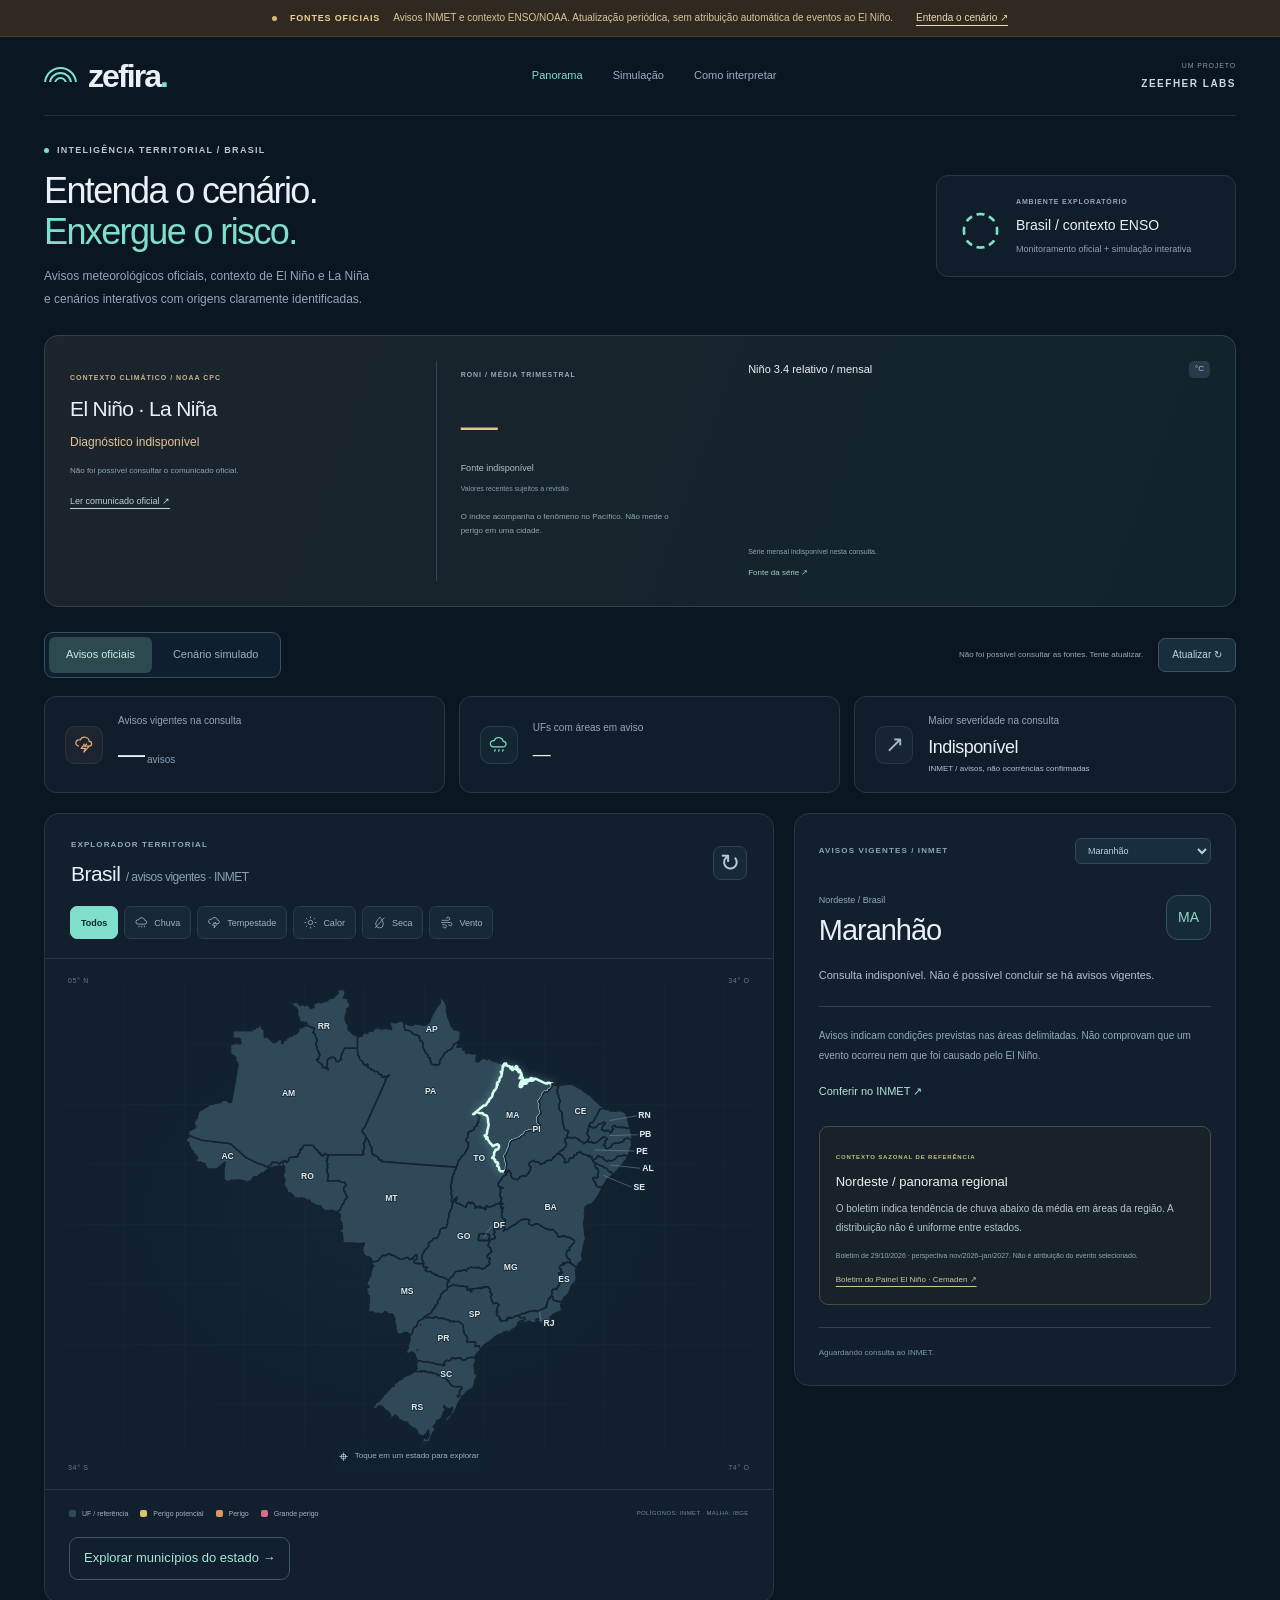
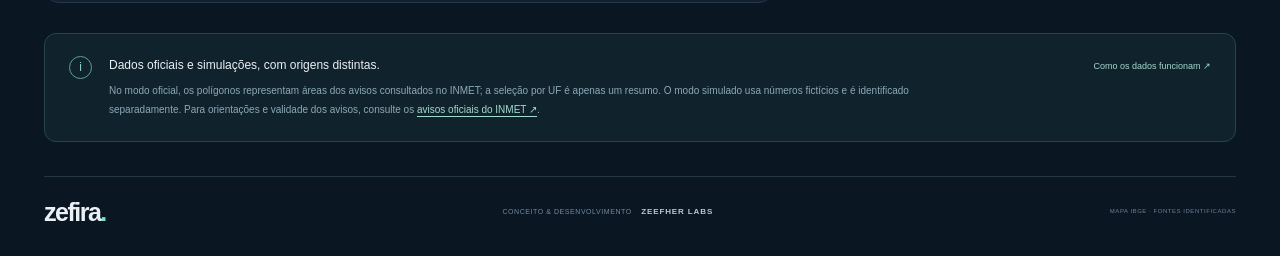
==== commit cd8a11e8: "Renomeia Zeeclima para Zefira no site e portfólio Atualiza a marca, título, acessibilidade e documen" ====
--- a/zeeclima/index.html
+++ b/zeeclima/index.html
@@ -1,11 +1,11 @@
 <!doctype html>
 <html lang="pt-BR">
-<head><base href="/zeeclima/"><meta charset="utf-8"><meta name="viewport" content="width=device-width,initial-scale=1"><meta name="theme-color" content="#0B1623"><meta name="description" content="Zeeclima, demonstração interativa da Zeefher Labs: mapa do Brasil e cenários meteorológicos fictícios. Consulta avisos oficiais e acompanha o contexto ENSO; simulações identificadas separadamente."><title>Zeeclima — Panorama climático demonstrativo</title><link rel="icon" href="favicon.svg" type="image/svg+xml"><link rel="stylesheet" href="style.css"><link rel="stylesheet" href="official.css"><script src="mapa.js" defer></script><script src="app.js" defer></script><script src="official.js" defer></script><script src="municipios.js" defer></script><link rel="stylesheet" href="municipios.css"></head>
+<head><base href="/zeeclima/"><meta charset="utf-8"><meta name="viewport" content="width=device-width,initial-scale=1"><meta name="theme-color" content="#0B1623"><meta name="description" content="Zefira, demonstração interativa da Zeefher Labs: mapa do Brasil e cenários meteorológicos fictícios. Consulta avisos oficiais e acompanha o contexto ENSO; simulações identificadas separadamente."><title>Zefira — Panorama climático demonstrativo</title><link rel="icon" href="favicon.svg" type="image/svg+xml"><link rel="stylesheet" href="style.css"><link rel="stylesheet" href="official.css"><script src="mapa.js" defer></script><script src="app.js" defer></script><script src="official.js" defer></script><script src="municipios.js" defer></script><link rel="stylesheet" href="municipios.css"></head>
 <body data-mode="official">
 <a class="skip" href="#painel">Pular para a análise</a>
 <svg class="sprite" aria-hidden="true"><symbol id="arrow" viewBox="0 0 24 24"><path d="m8 5 7 7-7 7"/></symbol><symbol id="rain" viewBox="0 0 24 24"><path d="M6 15a4 4 0 1 1 .5-7.9A6 6 0 0 1 18 8a3.5 3.5 0 0 1 0 7H6Zm2 3-1 3m6-3-1 3m6-3-1 3"/></symbol><symbol id="storm" viewBox="0 0 24 24"><path d="M5 14a4 4 0 1 1 1.6-7.7A6 6 0 0 1 18 8a3 3 0 0 1 0 6m-6-3-4 6h5l-2 5 7-8h-6l3-3"/></symbol><symbol id="sun" viewBox="0 0 24 24"><circle cx="12" cy="12" r="4"/><path d="M12 1v3m0 16v3M1 12h3m16 0h3M4 4l2 2m12 12 2 2M4 20l2-2M18 6l2-2"/></symbol><symbol id="dry" viewBox="0 0 24 24"><path d="M13 2S5 10 5 15a7 7 0 0 0 14 0c0-5-6-13-6-13ZM4 22 21 3"/></symbol><symbol id="wind" viewBox="0 0 24 24"><path d="M3 8h12a3 3 0 1 0-3-3M2 12h17a3 3 0 1 1-3 3M4 16h5a3 3 0 1 1-3 3"/></symbol></svg>
 <div class="simulation-bar"><span class="sim-dot"></span><strong id="mode-label">FONTES OFICIAIS</strong><span id="mode-description">Consulta periódica ao INMET e à NOAA. Eventos locais não são automaticamente atribuídos ao El Niño.</span><button id="about-top" type="button">Entenda o cenário <span aria-hidden="true">↗</span></button></div>
-<header class="header wrap"><a class="brand" href="#inicio" aria-label="Zeeclima, início"><span class="brand-symbol" aria-hidden="true"><i></i><i></i><i></i></span><span>zeeclima<span class="brand-dot">.</span></span></a><nav aria-label="Principal"><a class="nav-active" href="#painel">Panorama</a><a href="#eventos">Simulação</a><button id="about-nav" type="button">Como interpretar</button></nav><span class="project-credit">UM PROJETO <strong>ZEEFHER LABS</strong></span></header>
+<header class="header wrap"><a class="brand" href="#inicio" aria-label="Zefira, início"><span class="brand-symbol" aria-hidden="true"><i></i><i></i><i></i></span><span>zefira<span class="brand-dot">.</span></span></a><nav aria-label="Principal"><a class="nav-active" href="#painel">Panorama</a><a href="#eventos">Simulação</a><button id="about-nav" type="button">Como interpretar</button></nav><span class="project-credit">UM PROJETO <strong>ZEEFHER LABS</strong></span></header>
 <main class="wrap" id="inicio">
   <section class="intro"><div><p class="eyebrow"><span></span> INTELIGÊNCIA TERRITORIAL / BRASIL</p><h1>Entenda o cenário.<br><span>Enxergue o risco.</span></h1><p class="intro-copy">Avisos meteorológicos oficiais, contexto de El Niño e La Niña<br class="desktop-br"> e cenários interativos com origens claramente identificadas.</p></div><div class="scenario-card"><span class="scenario-symbol" aria-hidden="true">◌</span><div><span class="eyebrow">AMBIENTE EXPLORATÓRIO</span><strong>Brasil / contexto ENSO</strong><p>Monitoramento oficial + simulação interativa</p></div></div></section>
   <section class="enso-panel" aria-labelledby="enso-title"><div class="enso-overview"><p class="eyebrow">CONTEXTO CLIMÁTICO / NOAA CPC</p><h2 id="enso-title">El Niño · La Niña</h2><strong id="enso-status">Consultando fonte oficial…</strong><p id="enso-advisory-date">Diagnóstico oceano-atmosfera</p><a href="https://www.cpc.ncep.noaa.gov/products/analysis_monitoring/enso_advisory/ensodisc.shtml" target="_blank" rel="noopener noreferrer">Ler comunicado oficial ↗</a></div><div class="enso-index"><span class="eyebrow">RONI / MÉDIA TRIMESTRAL</span><strong id="roni-value">—</strong><p id="roni-period">Consultando NOAA</p><span>Valores recentes sujeitos a revisão</span><p class="enso-attribution">O índice acompanha o fenômeno no Pacífico. Não mede o perigo em uma cidade.</p></div><div class="enso-trend"><div class="list-heading"><h3>Niño 3.4 relativo / mensal</h3><span>°C</span></div><svg id="enso-chart" viewBox="0 0 420 145" role="img" aria-label="Série mensal oficial aguardando dados"></svg><p id="enso-series-period">Aguardando série oficial</p><a href="https://www.cpc.ncep.noaa.gov/data/indices/rel_mthsst9120.txt" target="_blank" rel="noopener noreferrer">Fonte da série ↗</a></div></section>
@@ -28,7 +28,7 @@
   <section class="events-section simulation-events" id="eventos"><div class="section-heading"><div><p class="eyebrow">LEITURA DO CENÁRIO</p><h2>Onde a intensidade se destaca.</h2></div><p>Selecione uma ocorrência para explorar o estado no mapa.</p></div><div class="event-cards" id="event-cards"></div><p class="empty-message" id="empty-events" hidden>Nenhuma UF na faixa alta com os filtros selecionados.</p></section>
   <section class="explanation"><div class="explanation-icon" aria-hidden="true">i</div><div><h2>Dados oficiais e simulações, com origens distintas.</h2><p>No modo oficial, os polígonos representam áreas dos avisos consultados no INMET; a seleção por UF é apenas um resumo. O modo simulado usa números fictícios e é identificado separadamente. Para orientações e validade dos avisos, consulte os <a href="https://avisos.inmet.gov.br/" target="_blank" rel="noopener noreferrer">avisos oficiais do INMET ↗</a>.</p></div><button id="about-bottom" type="button">Como os dados funcionam <span aria-hidden="true">↗</span></button></section>
 </main>
-<footer class="footer wrap"><a class="brand footer-brand" href="#inicio" aria-label="Zeeclima, voltar ao início"><span>zeeclima<span class="brand-dot">.</span></span></a><p>CONCEITO & DESENVOLVIMENTO <strong>ZEEFHER LABS</strong></p><span>MAPA IBGE · FONTES IDENTIFICADAS</span></footer>
+<footer class="footer wrap"><a class="brand footer-brand" href="#inicio" aria-label="Zefira, voltar ao início"><span>zefira<span class="brand-dot">.</span></span></a><p>CONCEITO & DESENVOLVIMENTO <strong>ZEEFHER LABS</strong></p><span>MAPA IBGE · FONTES IDENTIFICADAS</span></footer>
 <p id="status" class="sr-only" role="status" aria-live="polite"></p>
-<dialog id="about-dialog" aria-labelledby="about-title"><div class="dialog-heading"><p class="eyebrow">SOBRE A DEMONSTRAÇÃO</p><button type="button" id="close-about" aria-label="Fechar explicação">×</button></div><h2 id="about-title">Como ler o Zeeclima.</h2><p>Este projeto da Zeefher Labs reúne um modo de consulta a fontes oficiais e um modo de simulação. A fonte e a data de consulta são exibidas; indisponibilidade não significa ausência de avisos.</p><h3>Modo oficial e contexto ENSO</h3><p>Os avisos do INMET são consultados com cache de 10 minutos e filtrados pela validade informada. Os polígonos indicam a área do aviso; o resumo por UF não significa que todo o estado está afetado. A classificação de severidade é a publicada na fonte, sem conversão para porcentagem. O diagnóstico ENSO e os índices oceânicos são consultados na NOAA com cache de 6 horas, respeitando sua frequência de publicação semanal/mensal. Não há atribuição automática de eventos ao El Niño.</p><h3>Mapa e cores no modo simulado</h3><p>A malha simplificada dos 27 estados vem do IBGE. Cada UF recebe uma intensidade fictícia: baixa (0–34), moderada (35–54), alta (55–74) ou muito alta (75–100). A cor não significa que toda a área esteja sob um evento real.</p><h3>Intensidade e probabilidade</h3><p>O índice de intensidade e a probabilidade de ocorrência são medidas distintas, ambas inventadas para a demonstração. O gráfico mostra percentuais ilustrativos do evento escolhido. Não há modelo meteorológico próprio nem cálculo de probabilidade de danos. No modo oficial, percentuais fictícios ficam ocultos.</p><h3>Filtros e períodos</h3><p>Os controles alternam cenários predefinidos de 24, 48 e 72 horas. Em “Todos”, o mapa considera o evento de maior intensidade por UF, e o painel detalha esse evento. A lista inferior mostra até cinco UFs nas faixas alta ou muito alta.</p><div class="source-links"><a href="https://servicodados.ibge.gov.br/api/docs/malhas?versao=3" target="_blank" rel="noopener noreferrer">Malha geográfica · IBGE ↗</a><a href="https://avisos.inmet.gov.br/" target="_blank" rel="noopener noreferrer">Avisos oficiais · INMET ↗</a></div></dialog>
+<dialog id="about-dialog" aria-labelledby="about-title"><div class="dialog-heading"><p class="eyebrow">SOBRE A DEMONSTRAÇÃO</p><button type="button" id="close-about" aria-label="Fechar explicação">×</button></div><h2 id="about-title">Como ler o Zefira.</h2><p>Este projeto da Zeefher Labs reúne um modo de consulta a fontes oficiais e um modo de simulação. A fonte e a data de consulta são exibidas; indisponibilidade não significa ausência de avisos.</p><h3>Modo oficial e contexto ENSO</h3><p>Os avisos do INMET são consultados com cache de 10 minutos e filtrados pela validade informada. Os polígonos indicam a área do aviso; o resumo por UF não significa que todo o estado está afetado. A classificação de severidade é a publicada na fonte, sem conversão para porcentagem. O diagnóstico ENSO e os índices oceânicos são consultados na NOAA com cache de 6 horas, respeitando sua frequência de publicação semanal/mensal. Não há atribuição automática de eventos ao El Niño.</p><h3>Mapa e cores no modo simulado</h3><p>A malha simplificada dos 27 estados vem do IBGE. Cada UF recebe uma intensidade fictícia: baixa (0–34), moderada (35–54), alta (55–74) ou muito alta (75–100). A cor não significa que toda a área esteja sob um evento real.</p><h3>Intensidade e probabilidade</h3><p>O índice de intensidade e a probabilidade de ocorrência são medidas distintas, ambas inventadas para a demonstração. O gráfico mostra percentuais ilustrativos do evento escolhido. Não há modelo meteorológico próprio nem cálculo de probabilidade de danos. No modo oficial, percentuais fictícios ficam ocultos.</p><h3>Filtros e períodos</h3><p>Os controles alternam cenários predefinidos de 24, 48 e 72 horas. Em “Todos”, o mapa considera o evento de maior intensidade por UF, e o painel detalha esse evento. A lista inferior mostra até cinco UFs nas faixas alta ou muito alta.</p><div class="source-links"><a href="https://servicodados.ibge.gov.br/api/docs/malhas?versao=3" target="_blank" rel="noopener noreferrer">Malha geográfica · IBGE ↗</a><a href="https://avisos.inmet.gov.br/" target="_blank" rel="noopener noreferrer">Avisos oficiais · INMET ↗</a></div></dialog>
 </body></html>
